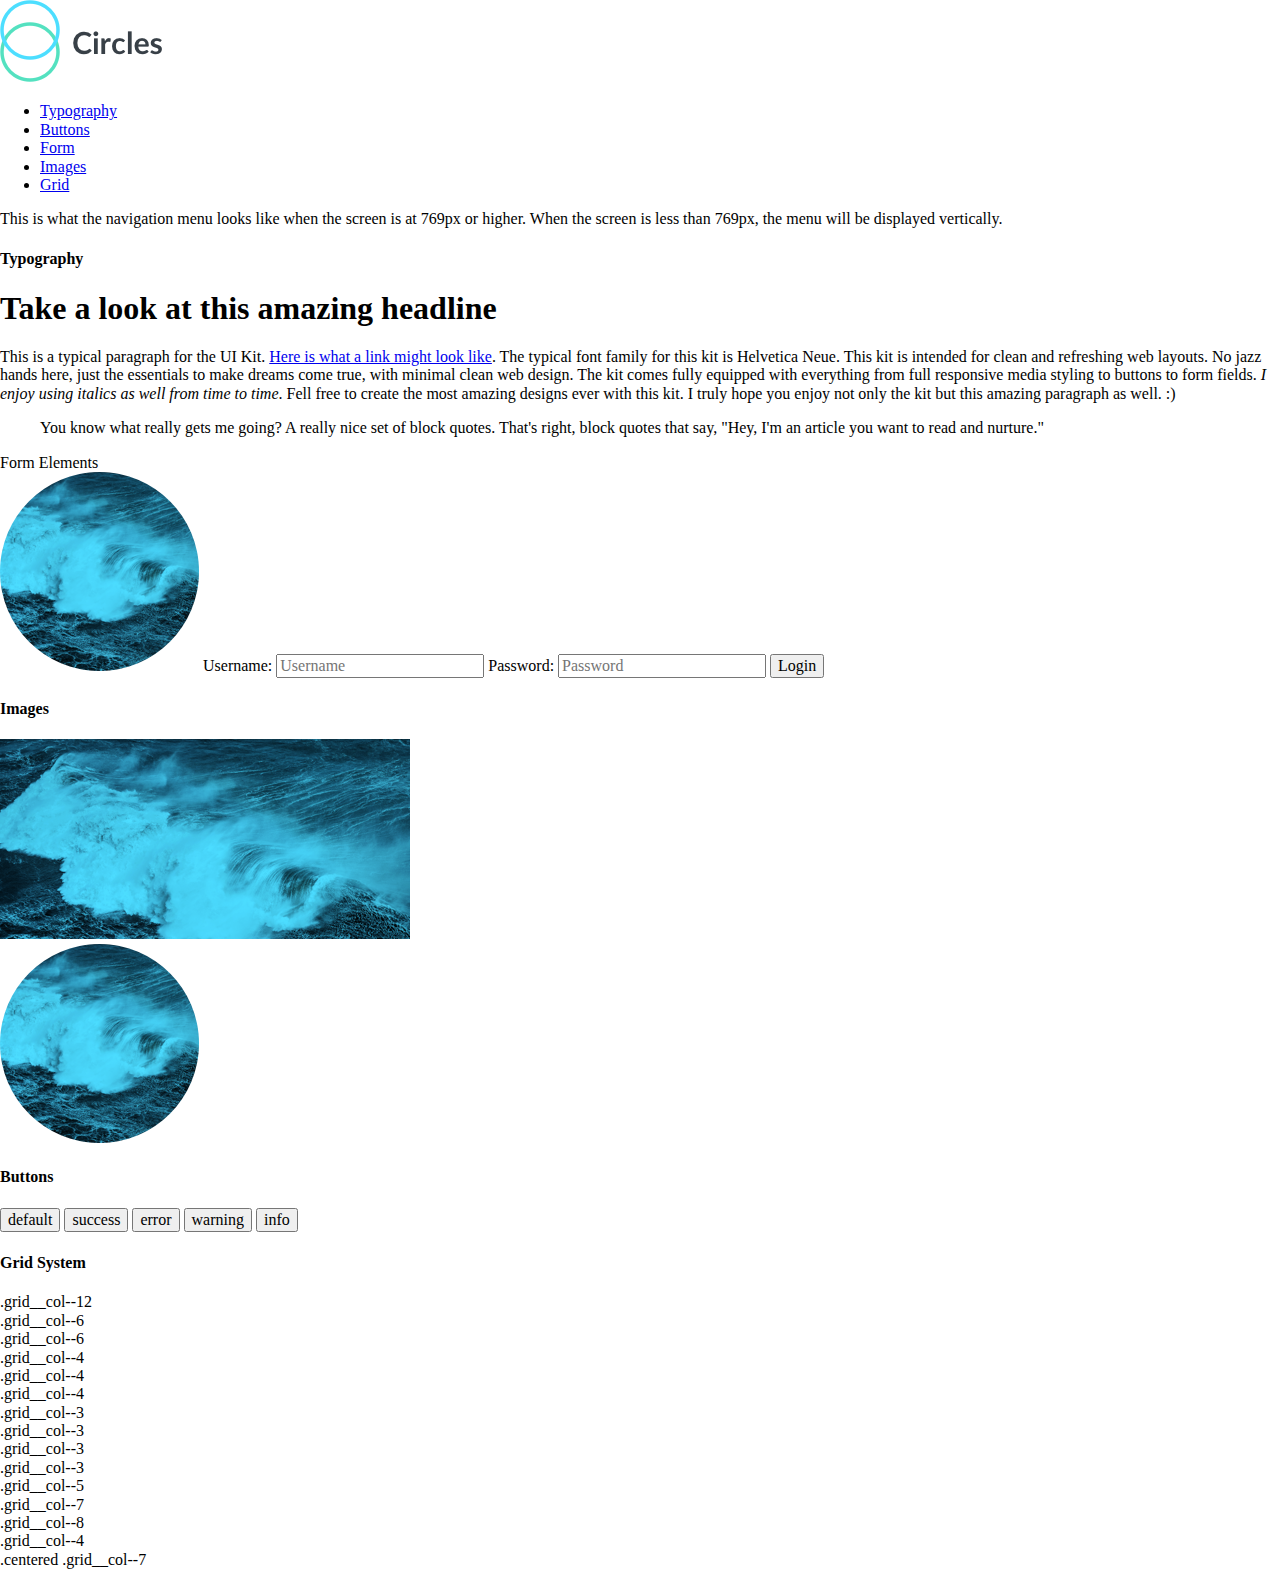
==== index.html @ da938a3f "Add project resources" ====
<!doctype html>
<html lang="en">

<head>
  <meta charset="utf-8">
  <title>Circles UI Kit</title>
  <meta name="viewport" content="width=device-width, initial-scale=1">
  <link rel="stylesheet" href="css/normalize.css">
  <link rel="stylesheet" href="css/styles.css">
</head>
<!-- 
    List of classes used

    Grid:
    .container
    .grid__row
    .grid__col--2
    .grid__col--3
    .grid__col--4
    .grid__col--5
    .grid__col--6
    .grid__col--7
    .grid__col--8
    .grid__col--9
    .grid__col--10
    .grid__col--11
    .grid__col--12
    .centered
    .theme__colors

    Typography:
    .container
    .link
    .blockquote
    .headline--primary
    .headline--secondary

    Image:
    .img--logo
    .img--frame
    .img--avatar

    Navigation:
    .nav
    .nav__item

    Buttons:
    .btn--default
    .btn--success
    .btn--error
    .btn--warning
    .btn--info
    .theme__colors

    Forms:
    .form
    .form__label--hidden
    .form__input

  -->

<body class="container">
  <div class="grid__row">
    <div class="grid__col--3">
      <a class="link" href="/">
          <img class="img--logo" alt="circles logo" src="images/logo.png">
        </a>
    </div>
    <div class="grid__col--9">
      <nav role="navigation">
        <ul class="nav">
          <li class="nav__item"><a href="#type">Typography</a></li>
          <li class="nav__item"><a href="#buttons">Buttons</a></li>
          <li class="nav__item"><a href="#forms">Form</a></li>
          <li class="nav__item"><a href="#images">Images</a></li>
          <li class="nav__item"><a href="#grid">Grid</a></li>
        </ul>
      </nav>
    </div>
  </div>

  <div class="grid__row">
    <div class="grid__col--12">
      <div class="card">
        <p>This is what the navigation menu looks like when the screen is at 769px or higher. When the screen is less than 769px,
          the menu will be displayed vertically.</p>
      </div>
    </div>
  </div>

  <div class="grid__row">
    <div class="grid__col--8">
      <div class="card">
        <h4 id="type" class="headline--secondary">Typography</h4>
        <h1 class="headline--primary">Take a look at this amazing headline</h1>
        <p>This is a typical paragraph for the UI Kit. <a href="#" class="link">Here is what a link might look like</a>. The
          typical font family for this kit is Helvetica Neue. This kit is intended for clean and refreshing web layouts.
          No jazz hands here, just the essentials to make dreams come true, with minimal clean web design. The kit comes
          fully equipped with everything from full responsive media styling to buttons to form fields. <em>I enjoy using italics as well from time to time</em>.
          Fell free to create the most amazing designs ever with this kit. I truly hope you enjoy not only the kit but this
          amazing paragraph as well. :)</p>
        <blockquote class="blockquote">You know what really gets me going? A really nice set of block quotes. That's right, block quotes that say, "Hey,
          I'm an article you want to read and nurture."</blockquote>
      </div>
    </div>
    <div class="grid__col--4">
      <form class="form">
        <legend id="forms" class="headline--secondary">Form Elements</legend>
        <img class="img--avatar" src="images/avatar.png" alt="Avatar">
        <label class="form__label--hidden" for="username">Username:</label>
        <input class="form__input" type="text" id="username" placeholder="Username">
        <label class="form__label--hidden" for="password">Password:</label>
        <input class="form__input" type="password" id="password" placeholder="Password">
        <button class="btn--default theme__colors" type="submit" value="Login">Login</button>
      </form>
    </div>
  </div>

  <h4 id="images" class="headline--secondary">Images</h4>

  <div class="grid__row">
    <div class="grid__col--6">
      <img class="img--frame" src="images/image.png" alt="sample image">
    </div>
    <div class="grid__col--6">
      <img class="img--avatar" src="images/avatar.png" alt="Avatar">
    </div>
  </div>

  <h4 id="buttons" class="headline--secondary">Buttons</h4>

  <div class="grid__row">
    <div class="grid__col--12">
      <button class="btn--default theme__colors">default</button>
      <button class="btn--success theme__colors">success</button>
      <button class="btn--error theme__colors">error</button>
      <button class="btn--warning theme__colors">warning</button>
      <button class="btn--info theme__colors">info</button>
    </div>
  </div>

  <h4 id="grid" class="headline--secondary">Grid System</h4>

  <div class="grid__row">
    <div class="grid__col--12 theme__colors">.grid__col--12</div>
  </div>
  <div class="grid__row">
    <div class="grid__col--6 theme__colors">.grid__col--6</div>
    <div class="grid__col--6 theme__colors">.grid__col--6</div>
  </div>
  <div class="grid__row">
    <div class="grid__col--4 theme__colors">.grid__col--4</div>
    <div class="grid__col--4 theme__colors">.grid__col--4</div>
    <div class="grid__col--4 theme__colors">.grid__col--4</div>
  </div>
  <div class="grid__row">
    <div class="grid__col--3 theme__colors">.grid__col--3</div>
    <div class="grid__col--3 theme__colors">.grid__col--3</div>
    <div class="grid__col--3 theme__colors">.grid__col--3</div>
    <div class="grid__col--3 theme__colors">.grid__col--3</div>
  </div>
  <div class="grid__row">
    <div class="grid__col--5 theme__colors">.grid__col--5</div>
    <div class="grid__col--7 theme__colors">.grid__col--7</div>
  </div>
  <div class="grid__row">
    <div class="grid__col--8 theme__colors">.grid__col--8</div>
    <div class="grid__col--4 theme__colors">.grid__col--4</div>
  </div>
  <div class="grid__row">
    <div class="grid__col--7 theme__colors centered">.centered .grid__col--7</div>
  </div>

</body>

</html>
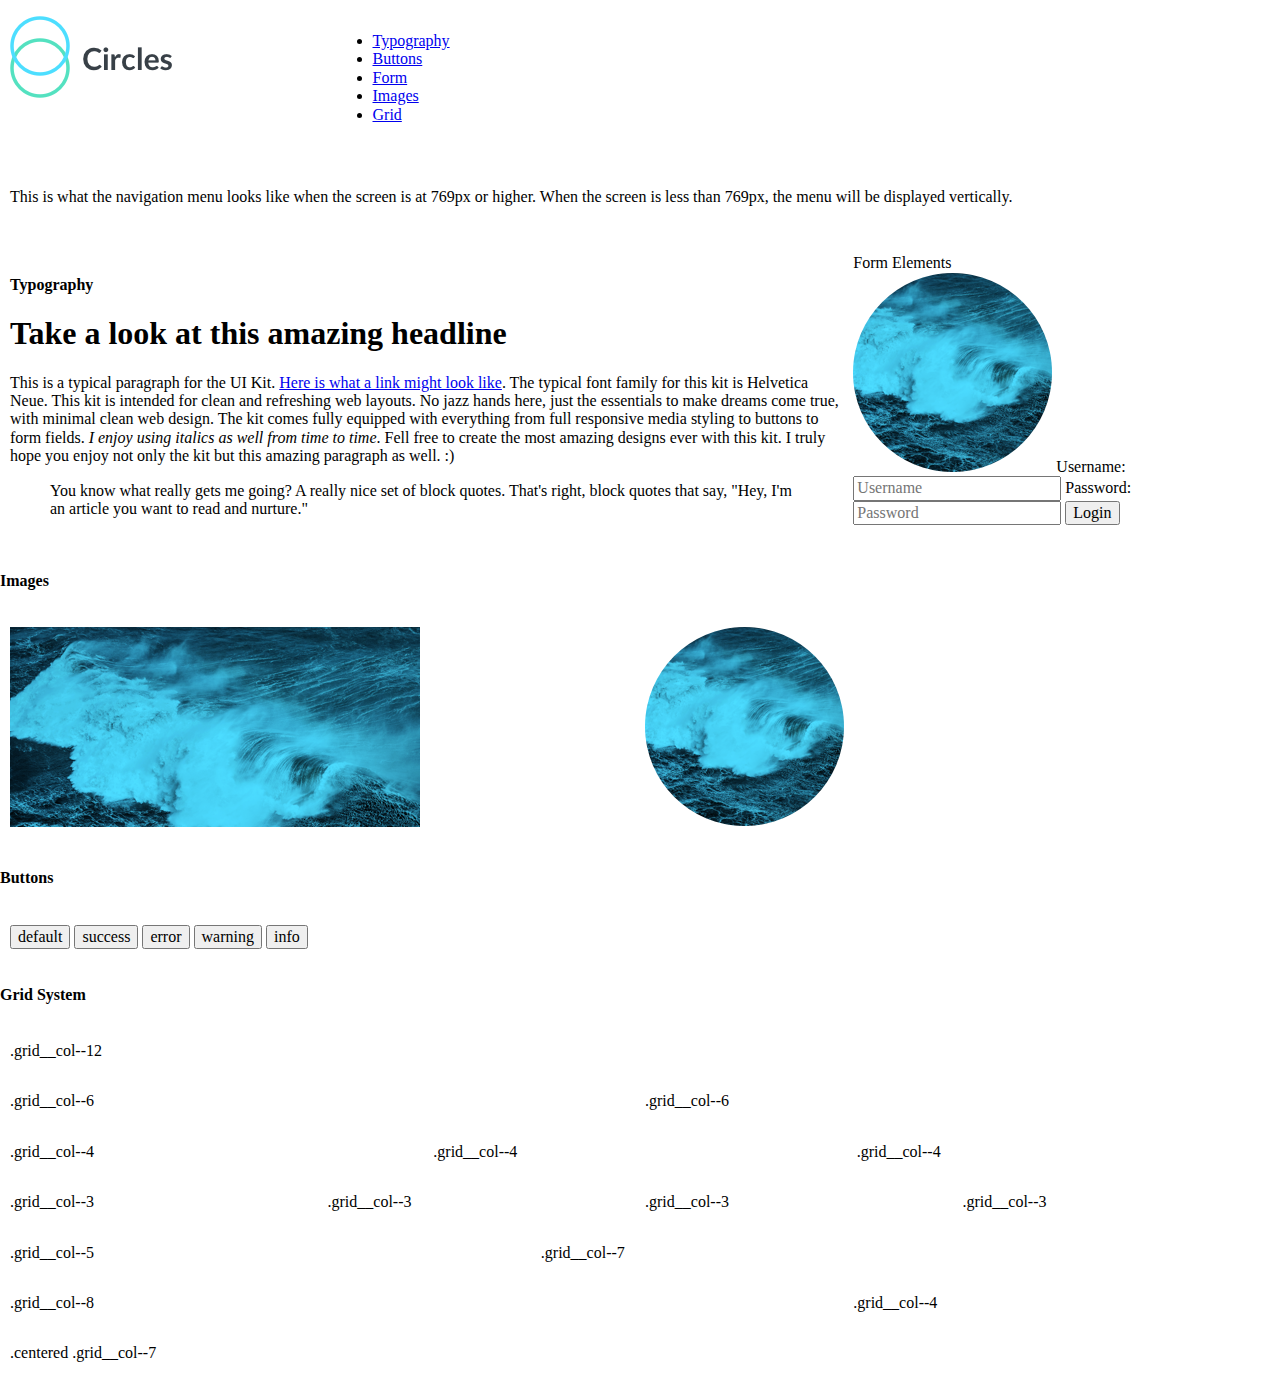
==== commit 5c7b763a: "Add file changes" ====
--- a/index.html
+++ b/index.html
@@ -5,7 +5,7 @@
   <meta charset="utf-8">
   <title>Circles UI Kit</title>
   <meta name="viewport" content="width=device-width, initial-scale=1">
-  <link rel="stylesheet" href="css/normalize.css">
+  <link rel="stylesheet" href="scss/base/normalize.css">
   <link rel="stylesheet" href="css/styles.css">
 </head>
 <!-- 
--- a/css/styles.css
+++ b/css/styles.css
@@ -0,0 +1,477 @@
+/*! normalize.css v8.0.1 | MIT License | github.com/necolas/normalize.css */
+/* Document
+   ========================================================================== */
+/**
+ * 1. Correct the line height in all browsers.
+ * 2. Prevent adjustments of font size after orientation changes in iOS.
+ */
+html {
+  line-height: 1.15;
+  /* 1 */
+  -webkit-text-size-adjust: 100%;
+  /* 2 */
+}
+
+/* Sections
+   ========================================================================== */
+/**
+ * Remove the margin in all browsers.
+ */
+body {
+  margin: 0;
+}
+
+/**
+ * Render the `main` element consistently in IE.
+ */
+main {
+  display: block;
+}
+
+/**
+ * Correct the font size and margin on `h1` elements within `section` and
+ * `article` contexts in Chrome, Firefox, and Safari.
+ */
+h1 {
+  font-size: 2em;
+  margin: 0.67em 0;
+}
+
+/* Grouping content
+   ========================================================================== */
+/**
+ * 1. Add the correct box sizing in Firefox.
+ * 2. Show the overflow in Edge and IE.
+ */
+hr {
+  box-sizing: content-box;
+  /* 1 */
+  height: 0;
+  /* 1 */
+  overflow: visible;
+  /* 2 */
+}
+
+/**
+ * 1. Correct the inheritance and scaling of font size in all browsers.
+ * 2. Correct the odd `em` font sizing in all browsers.
+ */
+pre {
+  font-family: monospace, monospace;
+  /* 1 */
+  font-size: 1em;
+  /* 2 */
+}
+
+/* Text-level semantics
+   ========================================================================== */
+/**
+ * Remove the gray background on active links in IE 10.
+ */
+a {
+  background-color: transparent;
+}
+
+/**
+ * 1. Remove the bottom border in Chrome 57-
+ * 2. Add the correct text decoration in Chrome, Edge, IE, Opera, and Safari.
+ */
+abbr[title] {
+  border-bottom: none;
+  /* 1 */
+  text-decoration: underline;
+  /* 2 */
+  text-decoration: underline dotted;
+  /* 2 */
+}
+
+/**
+ * Add the correct font weight in Chrome, Edge, and Safari.
+ */
+b,
+strong {
+  font-weight: bolder;
+}
+
+/**
+ * 1. Correct the inheritance and scaling of font size in all browsers.
+ * 2. Correct the odd `em` font sizing in all browsers.
+ */
+code,
+kbd,
+samp {
+  font-family: monospace, monospace;
+  /* 1 */
+  font-size: 1em;
+  /* 2 */
+}
+
+/**
+ * Add the correct font size in all browsers.
+ */
+small {
+  font-size: 80%;
+}
+
+/**
+ * Prevent `sub` and `sup` elements from affecting the line height in
+ * all browsers.
+ */
+sub,
+sup {
+  font-size: 75%;
+  line-height: 0;
+  position: relative;
+  vertical-align: baseline;
+}
+
+sub {
+  bottom: -0.25em;
+}
+
+sup {
+  top: -0.5em;
+}
+
+/* Embedded content
+   ========================================================================== */
+/**
+ * Remove the border on images inside links in IE 10.
+ */
+img {
+  border-style: none;
+}
+
+/* Forms
+   ========================================================================== */
+/**
+ * 1. Change the font styles in all browsers.
+ * 2. Remove the margin in Firefox and Safari.
+ */
+button,
+input,
+optgroup,
+select,
+textarea {
+  font-family: inherit;
+  /* 1 */
+  font-size: 100%;
+  /* 1 */
+  line-height: 1.15;
+  /* 1 */
+  margin: 0;
+  /* 2 */
+}
+
+/**
+ * Show the overflow in IE.
+ * 1. Show the overflow in Edge.
+ */
+button,
+input {
+  /* 1 */
+  overflow: visible;
+}
+
+/**
+ * Remove the inheritance of text transform in Edge, Firefox, and IE.
+ * 1. Remove the inheritance of text transform in Firefox.
+ */
+button,
+select {
+  /* 1 */
+  text-transform: none;
+}
+
+/**
+ * Correct the inability to style clickable types in iOS and Safari.
+ */
+button,
+[type=button],
+[type=reset],
+[type=submit] {
+  -webkit-appearance: button;
+}
+
+/**
+ * Remove the inner border and padding in Firefox.
+ */
+button::-moz-focus-inner,
+[type=button]::-moz-focus-inner,
+[type=reset]::-moz-focus-inner,
+[type=submit]::-moz-focus-inner {
+  border-style: none;
+  padding: 0;
+}
+
+/**
+ * Restore the focus styles unset by the previous rule.
+ */
+button:-moz-focusring,
+[type=button]:-moz-focusring,
+[type=reset]:-moz-focusring,
+[type=submit]:-moz-focusring {
+  outline: 1px dotted ButtonText;
+}
+
+/**
+ * Correct the padding in Firefox.
+ */
+fieldset {
+  padding: 0.35em 0.75em 0.625em;
+}
+
+/**
+ * 1. Correct the text wrapping in Edge and IE.
+ * 2. Correct the color inheritance from `fieldset` elements in IE.
+ * 3. Remove the padding so developers are not caught out when they zero out
+ *    `fieldset` elements in all browsers.
+ */
+legend {
+  box-sizing: border-box;
+  /* 1 */
+  color: inherit;
+  /* 2 */
+  display: table;
+  /* 1 */
+  max-width: 100%;
+  /* 1 */
+  padding: 0;
+  /* 3 */
+  white-space: normal;
+  /* 1 */
+}
+
+/**
+ * Add the correct vertical alignment in Chrome, Firefox, and Opera.
+ */
+progress {
+  vertical-align: baseline;
+}
+
+/**
+ * Remove the default vertical scrollbar in IE 10+.
+ */
+textarea {
+  overflow: auto;
+}
+
+/**
+ * 1. Add the correct box sizing in IE 10.
+ * 2. Remove the padding in IE 10.
+ */
+[type=checkbox],
+[type=radio] {
+  box-sizing: border-box;
+  /* 1 */
+  padding: 0;
+  /* 2 */
+}
+
+/**
+ * Correct the cursor style of increment and decrement buttons in Chrome.
+ */
+[type=number]::-webkit-inner-spin-button,
+[type=number]::-webkit-outer-spin-button {
+  height: auto;
+}
+
+/**
+ * 1. Correct the odd appearance in Chrome and Safari.
+ * 2. Correct the outline style in Safari.
+ */
+[type=search] {
+  -webkit-appearance: textfield;
+  /* 1 */
+  outline-offset: -2px;
+  /* 2 */
+}
+
+/**
+ * Remove the inner padding in Chrome and Safari on macOS.
+ */
+[type=search]::-webkit-search-decoration {
+  -webkit-appearance: none;
+}
+
+/**
+ * 1. Correct the inability to style clickable types in iOS and Safari.
+ * 2. Change font properties to `inherit` in Safari.
+ */
+::-webkit-file-upload-button {
+  -webkit-appearance: button;
+  /* 1 */
+  font: inherit;
+  /* 2 */
+}
+
+/* Interactive
+   ========================================================================== */
+/*
+ * Add the correct display in Edge, IE 10+, and Firefox.
+ */
+details {
+  display: block;
+}
+
+/*
+ * Add the correct display in all browsers.
+ */
+summary {
+  display: list-item;
+}
+
+/* Misc
+   ========================================================================== */
+/**
+ * Add the correct display in IE 10+.
+ */
+template {
+  display: none;
+}
+
+/**
+ * Add the correct display in IE 10.
+ */
+[hidden] {
+  display: none;
+}
+
+.grid__row {
+  padding: 1em 10px;
+  display: flex;
+  flex-direction: column;
+}
+@media (min-width: 768px) {
+  .grid__row {
+    flex-direction: row;
+  }
+}
+.grid__col--1 {
+  margin-top: 10px;
+  flex-basis: 100%;
+}
+@media (min-width: 768px) {
+  .grid__col--1 {
+    margin-top: 0;
+    flex-basis: 8.3333333333%;
+  }
+}
+.grid__col--2 {
+  margin-top: 10px;
+  flex-basis: 100%;
+}
+@media (min-width: 768px) {
+  .grid__col--2 {
+    margin-top: 0;
+    flex-basis: 16.6666666667%;
+  }
+}
+.grid__col--3 {
+  margin-top: 10px;
+  flex-basis: 100%;
+}
+@media (min-width: 768px) {
+  .grid__col--3 {
+    margin-top: 0;
+    flex-basis: 25%;
+  }
+}
+.grid__col--4 {
+  margin-top: 10px;
+  flex-basis: 100%;
+}
+@media (min-width: 768px) {
+  .grid__col--4 {
+    margin-top: 0;
+    flex-basis: 33.3333333333%;
+  }
+}
+.grid__col--5 {
+  margin-top: 10px;
+  flex-basis: 100%;
+}
+@media (min-width: 768px) {
+  .grid__col--5 {
+    margin-top: 0;
+    flex-basis: 41.6666666667%;
+  }
+}
+.grid__col--6 {
+  margin-top: 10px;
+  flex-basis: 100%;
+}
+@media (min-width: 768px) {
+  .grid__col--6 {
+    margin-top: 0;
+    flex-basis: 50%;
+  }
+}
+.grid__col--7 {
+  margin-top: 10px;
+  flex-basis: 100%;
+}
+@media (min-width: 768px) {
+  .grid__col--7 {
+    margin-top: 0;
+    flex-basis: 58.3333333333%;
+  }
+}
+.grid__col--8 {
+  margin-top: 10px;
+  flex-basis: 100%;
+}
+@media (min-width: 768px) {
+  .grid__col--8 {
+    margin-top: 0;
+    flex-basis: 66.6666666667%;
+  }
+}
+.grid__col--9 {
+  margin-top: 10px;
+  flex-basis: 100%;
+}
+@media (min-width: 768px) {
+  .grid__col--9 {
+    margin-top: 0;
+    flex-basis: 75%;
+  }
+}
+.grid__col--10 {
+  margin-top: 10px;
+  flex-basis: 100%;
+}
+@media (min-width: 768px) {
+  .grid__col--10 {
+    margin-top: 0;
+    flex-basis: 83.3333333333%;
+  }
+}
+.grid__col--11 {
+  margin-top: 10px;
+  flex-basis: 100%;
+}
+@media (min-width: 768px) {
+  .grid__col--11 {
+    margin-top: 0;
+    flex-basis: 91.6666666667%;
+  }
+}
+.grid__col--12 {
+  margin-top: 10px;
+  flex-basis: 100%;
+}
+@media (min-width: 768px) {
+  .grid__col--12 {
+    margin-top: 0;
+    flex-basis: 100%;
+  }
+}
+
+@media (min-width: 768px) {
+  [class^=grid__col] + [class^=grid__col] {
+    margin-left: 10px;
+  }
+}
+
+/*# sourceMappingURL=styles.css.map */
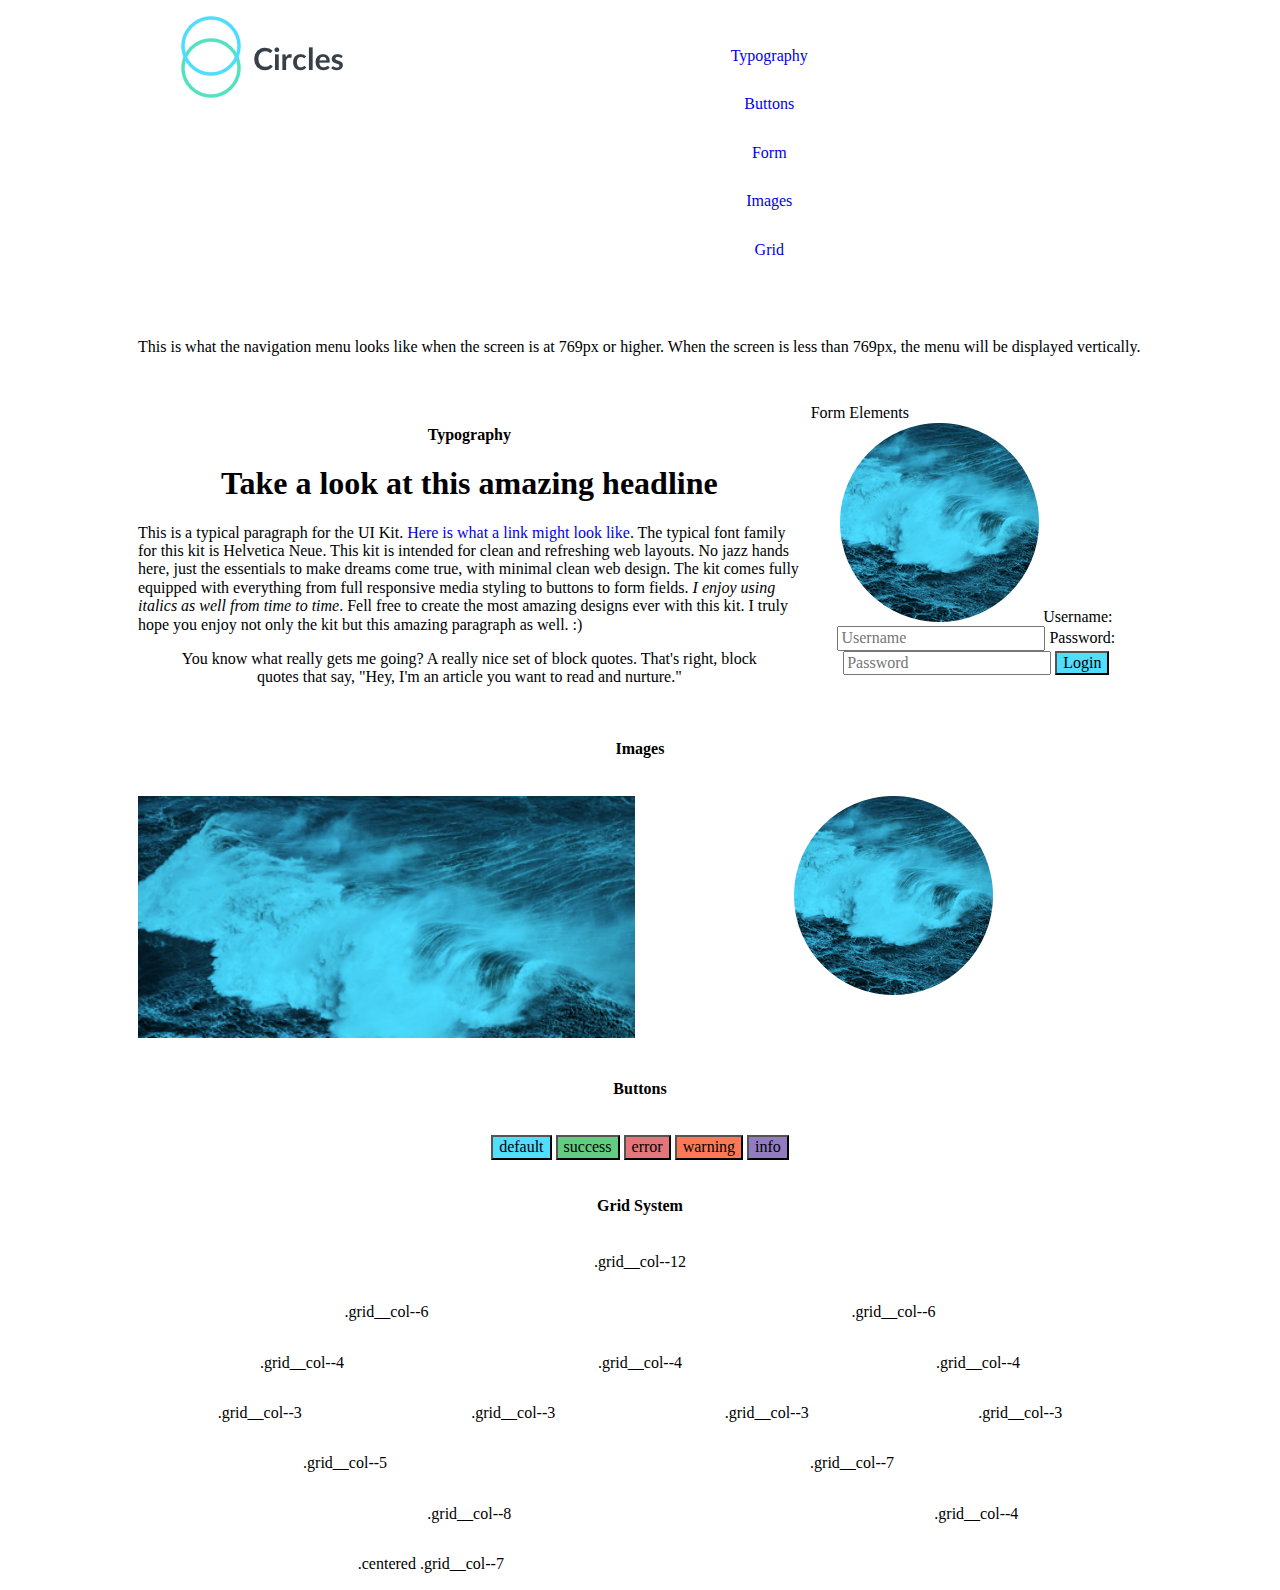
==== commit cbfab761: "Add file changes" ====
--- a/index.html
+++ b/index.html
@@ -5,7 +5,6 @@
   <meta charset="utf-8">
   <title>Circles UI Kit</title>
   <meta name="viewport" content="width=device-width, initial-scale=1">
-  <link rel="stylesheet" href="scss/base/normalize.css">
   <link rel="stylesheet" href="css/styles.css">
 </head>
 <!-- 
--- a/css/styles.css
+++ b/css/styles.css
@@ -1,4 +1,22 @@
-/*! normalize.css v8.0.1 | MIT License | github.com/necolas/normalize.css */
+/* variables */
+/* functions */
+/* mixins */
+@media screen and (min-width: 768px) {
+  .container {
+    display: flex;
+    flex-direction: column;
+  }
+}
+.container {
+  display: block;
+  margin-left: auto;
+  margin-right: auto;
+  width: 80%;
+  text-align: center;
+}
+
+/* placeholders */
+/* normalize */
 /* Document
    ========================================================================== */
 /**
@@ -337,6 +355,25 @@
   display: none;
 }
 
+/* base */
+* {
+  box-sizing: border-box;
+}
+
+.nav__item {
+  list-style-type: none;
+}
+
+p {
+  text-align: left;
+}
+
+a {
+  text-decoration: none;
+}
+
+/* typography */
+/* grid */
 .grid__row {
   padding: 1em 10px;
   display: flex;
@@ -474,4 +511,42 @@
   }
 }
 
+/* navigation */
+.nav {
+  padding-left: 0;
+}
+.nav__item a {
+  display: block;
+  padding: 15px 20px;
+}
+.nav__item a:hover {
+  background-color: #58e1c1;
+  border-radius: 5px;
+  color: #fff;
+}
+
+/* forms */
+/* images */
+.img--frame {
+  width: 100%;
+  border-width: 2px;
+}
+
+/* buttons */
+.btn--info.theme__colors {
+  background-color: #927bc1;
+}
+.btn--warning.theme__colors {
+  background-color: #fd7856;
+}
+.btn--error.theme__colors {
+  background-color: #e4757a;
+}
+.btn--success.theme__colors {
+  background-color: #63cc82;
+}
+.btn--default.theme__colors {
+  background-color: #51ddfc;
+}
+
 /*# sourceMappingURL=styles.css.map */
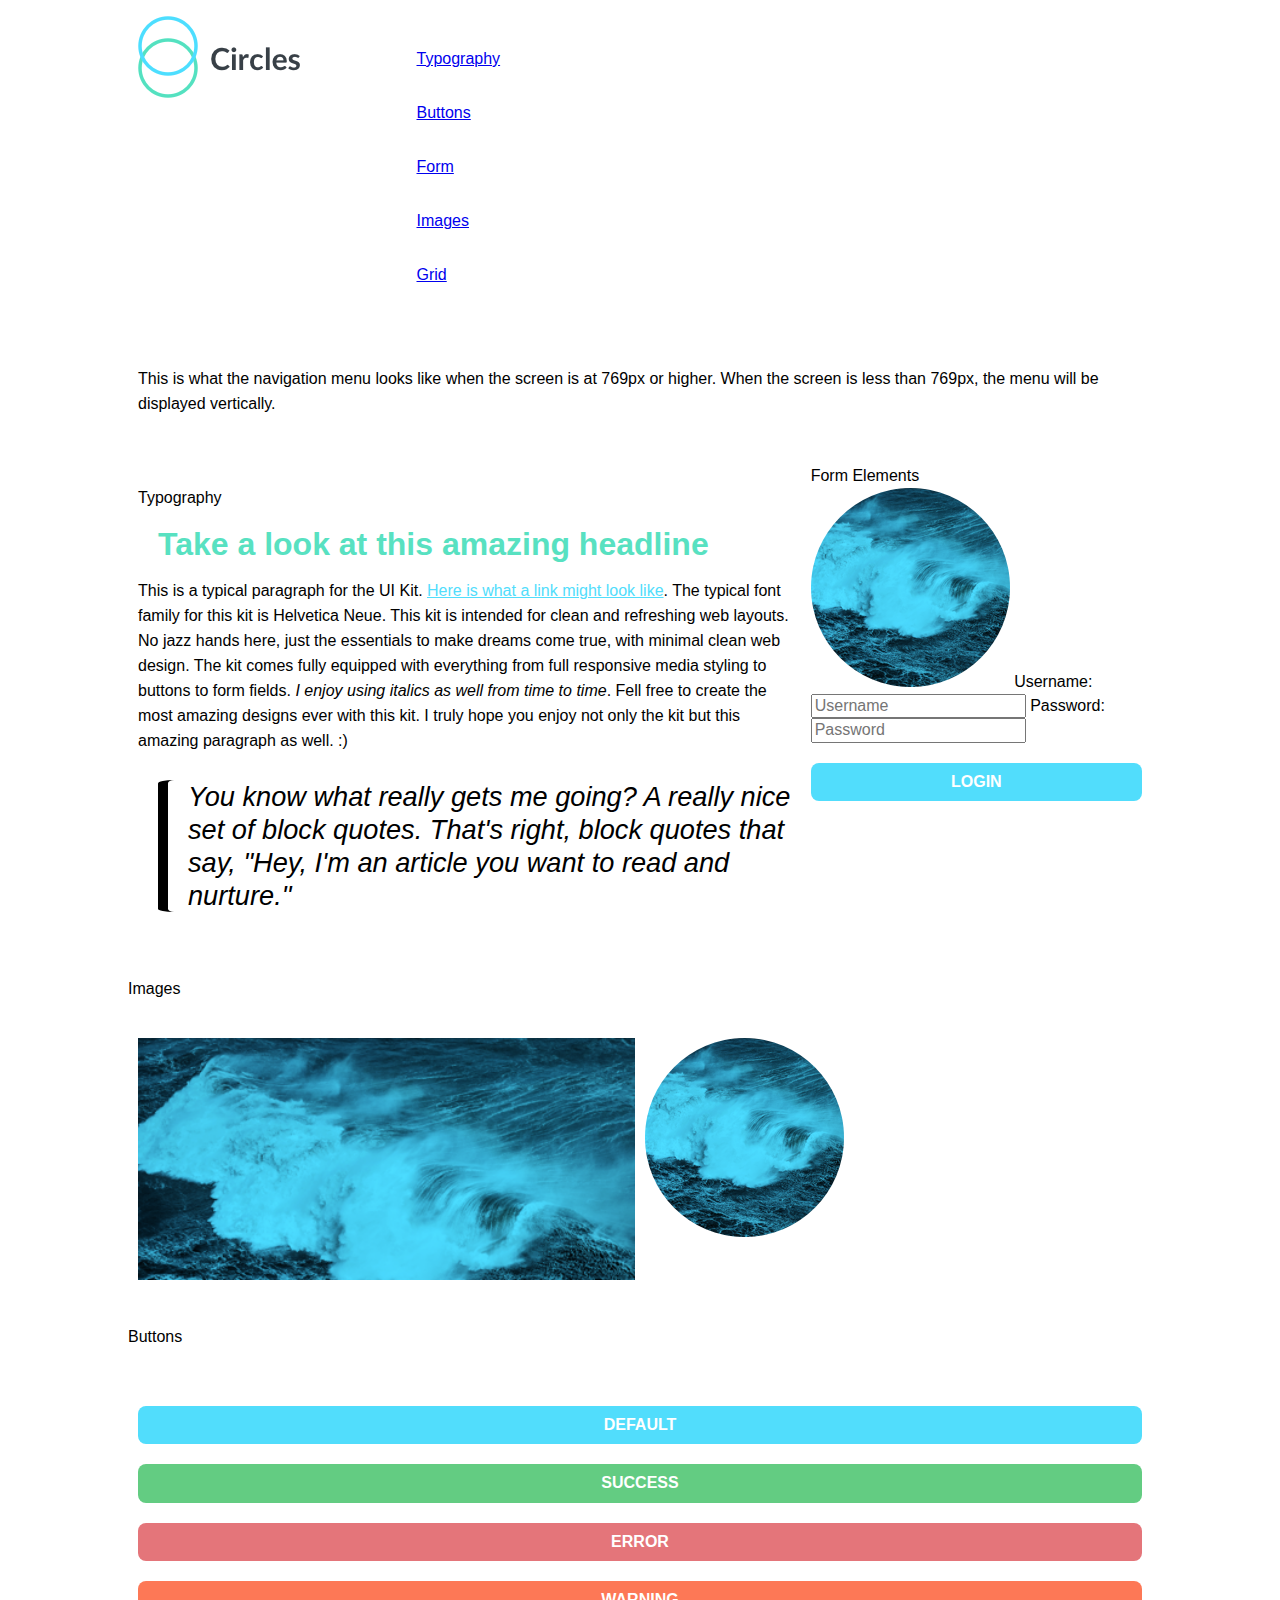
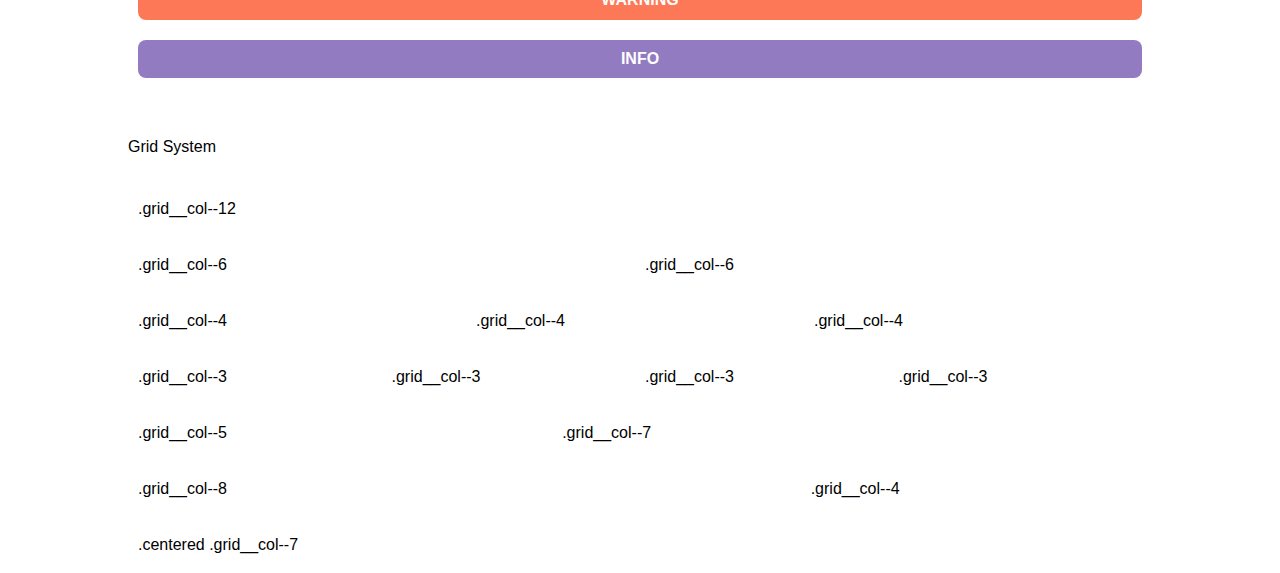
==== commit 6adc30b1: "Add file changes" ====
--- a/index.html
+++ b/index.html
@@ -11,7 +11,7 @@
     List of classes used
 
     Grid:
-    .container
+    .card
     .grid__row
     .grid__col--2
     .grid__col--3
@@ -28,7 +28,7 @@
     .theme__colors
 
     Typography:
-    .container
+    .card
     .link
     .blockquote
     .headline--primary
--- a/css/styles.css
+++ b/css/styles.css
@@ -1,21 +1,4 @@
 /* variables */
-/* functions */
-/* mixins */
-@media screen and (min-width: 768px) {
-  .container {
-    display: flex;
-    flex-direction: column;
-  }
-}
-.container {
-  display: block;
-  margin-left: auto;
-  margin-right: auto;
-  width: 80%;
-  text-align: center;
-}
-
-/* placeholders */
 /* normalize */
 /* Document
    ========================================================================== */
@@ -355,24 +338,396 @@
   display: none;
 }
 
+/* normalize */
+/* Document
+   ========================================================================== */
+/**
+ * 1. Correct the line height in all browsers.
+ * 2. Prevent adjustments of font size after orientation changes in iOS.
+ */
+html {
+  line-height: 1.15;
+  /* 1 */
+  -webkit-text-size-adjust: 100%;
+  /* 2 */
+}
+
+/* Sections
+   ========================================================================== */
+/**
+ * Remove the margin in all browsers.
+ */
+body {
+  margin: 0;
+}
+
+/**
+ * Render the `main` element consistently in IE.
+ */
+main {
+  display: block;
+}
+
+/**
+ * Correct the font size and margin on `h1` elements within `section` and
+ * `article` contexts in Chrome, Firefox, and Safari.
+ */
+h1 {
+  font-size: 2em;
+  margin: 0.67em 0;
+}
+
+/* Grouping content
+   ========================================================================== */
+/**
+ * 1. Add the correct box sizing in Firefox.
+ * 2. Show the overflow in Edge and IE.
+ */
+hr {
+  box-sizing: content-box;
+  /* 1 */
+  height: 0;
+  /* 1 */
+  overflow: visible;
+  /* 2 */
+}
+
+/**
+ * 1. Correct the inheritance and scaling of font size in all browsers.
+ * 2. Correct the odd `em` font sizing in all browsers.
+ */
+pre {
+  font-family: monospace, monospace;
+  /* 1 */
+  font-size: 1em;
+  /* 2 */
+}
+
+/* Text-level semantics
+   ========================================================================== */
+/**
+ * Remove the gray background on active links in IE 10.
+ */
+a {
+  background-color: transparent;
+}
+
+/**
+ * 1. Remove the bottom border in Chrome 57-
+ * 2. Add the correct text decoration in Chrome, Edge, IE, Opera, and Safari.
+ */
+abbr[title] {
+  border-bottom: none;
+  /* 1 */
+  text-decoration: underline;
+  /* 2 */
+  text-decoration: underline dotted;
+  /* 2 */
+}
+
+/**
+ * Add the correct font weight in Chrome, Edge, and Safari.
+ */
+b,
+strong {
+  font-weight: bolder;
+}
+
+/**
+ * 1. Correct the inheritance and scaling of font size in all browsers.
+ * 2. Correct the odd `em` font sizing in all browsers.
+ */
+code,
+kbd,
+samp {
+  font-family: monospace, monospace;
+  /* 1 */
+  font-size: 1em;
+  /* 2 */
+}
+
+/**
+ * Add the correct font size in all browsers.
+ */
+small {
+  font-size: 80%;
+}
+
+/**
+ * Prevent `sub` and `sup` elements from affecting the line height in
+ * all browsers.
+ */
+sub,
+sup {
+  font-size: 75%;
+  line-height: 0;
+  position: relative;
+  vertical-align: baseline;
+}
+
+sub {
+  bottom: -0.25em;
+}
+
+sup {
+  top: -0.5em;
+}
+
+/* Embedded content
+   ========================================================================== */
+/**
+ * Remove the border on images inside links in IE 10.
+ */
+img {
+  border-style: none;
+}
+
+/* Forms
+   ========================================================================== */
+/**
+ * 1. Change the font styles in all browsers.
+ * 2. Remove the margin in Firefox and Safari.
+ */
+button,
+input,
+optgroup,
+select,
+textarea {
+  font-family: inherit;
+  /* 1 */
+  font-size: 100%;
+  /* 1 */
+  line-height: 1.15;
+  /* 1 */
+  margin: 0;
+  /* 2 */
+}
+
+/**
+ * Show the overflow in IE.
+ * 1. Show the overflow in Edge.
+ */
+button,
+input {
+  /* 1 */
+  overflow: visible;
+}
+
+/**
+ * Remove the inheritance of text transform in Edge, Firefox, and IE.
+ * 1. Remove the inheritance of text transform in Firefox.
+ */
+button,
+select {
+  /* 1 */
+  text-transform: none;
+}
+
+/**
+ * Correct the inability to style clickable types in iOS and Safari.
+ */
+button,
+[type=button],
+[type=reset],
+[type=submit] {
+  -webkit-appearance: button;
+}
+
+/**
+ * Remove the inner border and padding in Firefox.
+ */
+button::-moz-focus-inner,
+[type=button]::-moz-focus-inner,
+[type=reset]::-moz-focus-inner,
+[type=submit]::-moz-focus-inner {
+  border-style: none;
+  padding: 0;
+}
+
+/**
+ * Restore the focus styles unset by the previous rule.
+ */
+button:-moz-focusring,
+[type=button]:-moz-focusring,
+[type=reset]:-moz-focusring,
+[type=submit]:-moz-focusring {
+  outline: 1px dotted ButtonText;
+}
+
+/**
+ * Correct the padding in Firefox.
+ */
+fieldset {
+  padding: 0.35em 0.75em 0.625em;
+}
+
+/**
+ * 1. Correct the text wrapping in Edge and IE.
+ * 2. Correct the color inheritance from `fieldset` elements in IE.
+ * 3. Remove the padding so developers are not caught out when they zero out
+ *    `fieldset` elements in all browsers.
+ */
+legend {
+  box-sizing: border-box;
+  /* 1 */
+  color: inherit;
+  /* 2 */
+  display: table;
+  /* 1 */
+  max-width: 100%;
+  /* 1 */
+  padding: 0;
+  /* 3 */
+  white-space: normal;
+  /* 1 */
+}
+
+/**
+ * Add the correct vertical alignment in Chrome, Firefox, and Opera.
+ */
+progress {
+  vertical-align: baseline;
+}
+
+/**
+ * Remove the default vertical scrollbar in IE 10+.
+ */
+textarea {
+  overflow: auto;
+}
+
+/**
+ * 1. Add the correct box sizing in IE 10.
+ * 2. Remove the padding in IE 10.
+ */
+[type=checkbox],
+[type=radio] {
+  box-sizing: border-box;
+  /* 1 */
+  padding: 0;
+  /* 2 */
+}
+
+/**
+ * Correct the cursor style of increment and decrement buttons in Chrome.
+ */
+[type=number]::-webkit-inner-spin-button,
+[type=number]::-webkit-outer-spin-button {
+  height: auto;
+}
+
+/**
+ * 1. Correct the odd appearance in Chrome and Safari.
+ * 2. Correct the outline style in Safari.
+ */
+[type=search] {
+  -webkit-appearance: textfield;
+  /* 1 */
+  outline-offset: -2px;
+  /* 2 */
+}
+
+/**
+ * Remove the inner padding in Chrome and Safari on macOS.
+ */
+[type=search]::-webkit-search-decoration {
+  -webkit-appearance: none;
+}
+
+/**
+ * 1. Correct the inability to style clickable types in iOS and Safari.
+ * 2. Change font properties to `inherit` in Safari.
+ */
+::-webkit-file-upload-button {
+  -webkit-appearance: button;
+  /* 1 */
+  font: inherit;
+  /* 2 */
+}
+
+/* Interactive
+   ========================================================================== */
+/*
+ * Add the correct display in Edge, IE 10+, and Firefox.
+ */
+details {
+  display: block;
+}
+
+/*
+ * Add the correct display in all browsers.
+ */
+summary {
+  display: list-item;
+}
+
+/* Misc
+   ========================================================================== */
+/**
+ * Add the correct display in IE 10+.
+ */
+template {
+  display: none;
+}
+
+/**
+ * Add the correct display in IE 10.
+ */
+[hidden] {
+  display: none;
+}
+
 /* base */
 * {
   box-sizing: border-box;
 }
 
+.container {
+  font-size: 16px;
+  line-height: 1.5;
+  font-family: "Nunito", sans-serif;
+  display: flex;
+  flex-direction: column;
+  width: 80%;
+  margin-left: auto;
+  margin-right: auto;
+}
+
+.card {
+  text-align: left;
+  line-height: 25px;
+}
+
 .nav__item {
   list-style-type: none;
 }
 
-p {
-  text-align: left;
-}
-
-a {
-  text-decoration: none;
+.link {
+  color: #51ddfc;
 }
 
 /* typography */
+.headline--secondary {
+  font-weight: 300;
+}
+.headline--primary {
+  font-weight: 700;
+  color: #58e1c1;
+  margin-left: 20px;
+}
+
+.blockquote {
+  margin-left: 20px;
+  margin-right: 0;
+  padding-left: 20px;
+  font-style: italic;
+  font-size: 1.7em;
+  font-weight: 300;
+  line-height: 33px;
+  border-left: 10px solid;
+  border-radius: 2.5%;
+}
+
 /* grid */
 .grid__row {
   padding: 1em 10px;
@@ -514,12 +869,14 @@
 /* navigation */
 .nav {
   padding-left: 0;
-}
-.nav__item a {
-  display: block;
+  list-style-type: none;
+}
+.nav__item {
   padding: 15px 20px;
-}
-.nav__item a:hover {
+  color: #000;
+  font-weight: 300;
+}
+.nav__item:hover {
   background-color: #58e1c1;
   border-radius: 5px;
   color: #fff;
@@ -529,24 +886,73 @@
 /* images */
 .img--frame {
   width: 100%;
-  border-width: 2px;
 }
 
 /* buttons */
 .btn--info.theme__colors {
   background-color: #927bc1;
+  display: block;
+  width: 100%;
+  padding: 10px 20px;
+  margin: 20px 0;
+  border-style: none;
+  border-radius: 8px;
+  text-align: center;
+  text-transform: uppercase;
+  color: white;
+  font-weight: 700;
 }
 .btn--warning.theme__colors {
   background-color: #fd7856;
+  display: block;
+  width: 100%;
+  padding: 10px 20px;
+  margin: 20px 0;
+  border-style: none;
+  border-radius: 8px;
+  text-align: center;
+  text-transform: uppercase;
+  color: white;
+  font-weight: 700;
 }
 .btn--error.theme__colors {
   background-color: #e4757a;
+  display: block;
+  width: 100%;
+  padding: 10px 20px;
+  margin: 20px 0;
+  border-style: none;
+  border-radius: 8px;
+  text-align: center;
+  text-transform: uppercase;
+  color: white;
+  font-weight: 700;
 }
 .btn--success.theme__colors {
   background-color: #63cc82;
+  display: block;
+  width: 100%;
+  padding: 10px 20px;
+  margin: 20px 0;
+  border-style: none;
+  border-radius: 8px;
+  text-align: center;
+  text-transform: uppercase;
+  color: white;
+  font-weight: 700;
 }
 .btn--default.theme__colors {
   background-color: #51ddfc;
+  display: block;
+  width: 100%;
+  padding: 10px 20px;
+  margin: 20px 0;
+  border-style: none;
+  border-radius: 8px;
+  text-align: center;
+  text-transform: uppercase;
+  color: white;
+  font-weight: 700;
 }
 
 /*# sourceMappingURL=styles.css.map */
